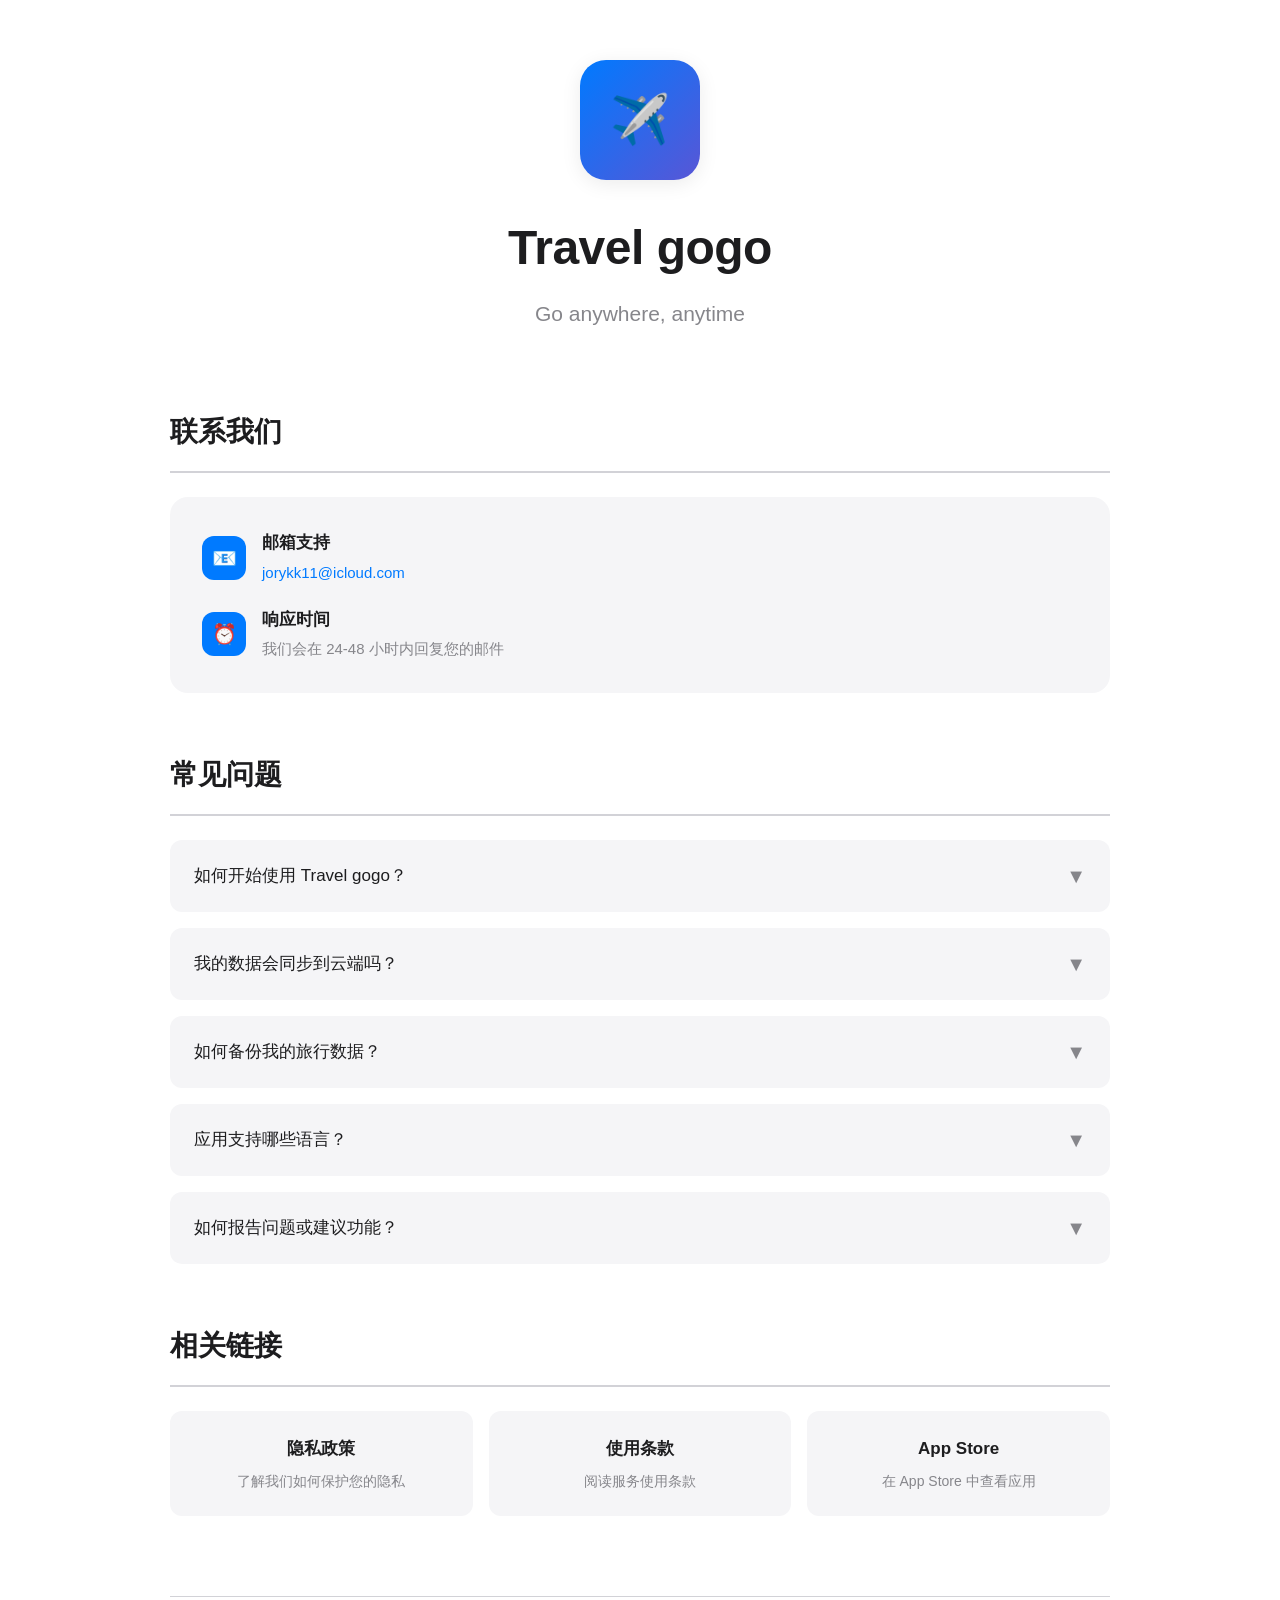
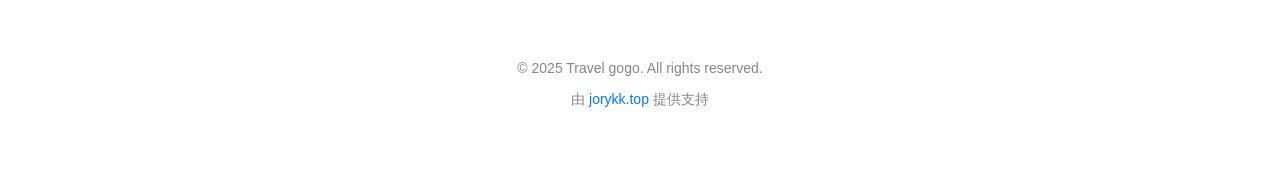
==== index.html @ a118a744 "Add files via upload" ====
<!DOCTYPE html>
<html lang="zh-CN">
<head>
    <meta charset="UTF-8">
    <meta http-equiv="refresh" content="0; url=support.html">
    <meta name="viewport" content="width=device-width, initial-scale=1.0">
    <title>Travel gogo - 支持与帮助</title>
    <script>
        // 立即跳转到支持页面
        window.location.href = "support.html";
    </script>
</head>
<body>
    <p>正在跳转到支持页面... <a href="support.html">点击这里</a></p>
</body>
</html>
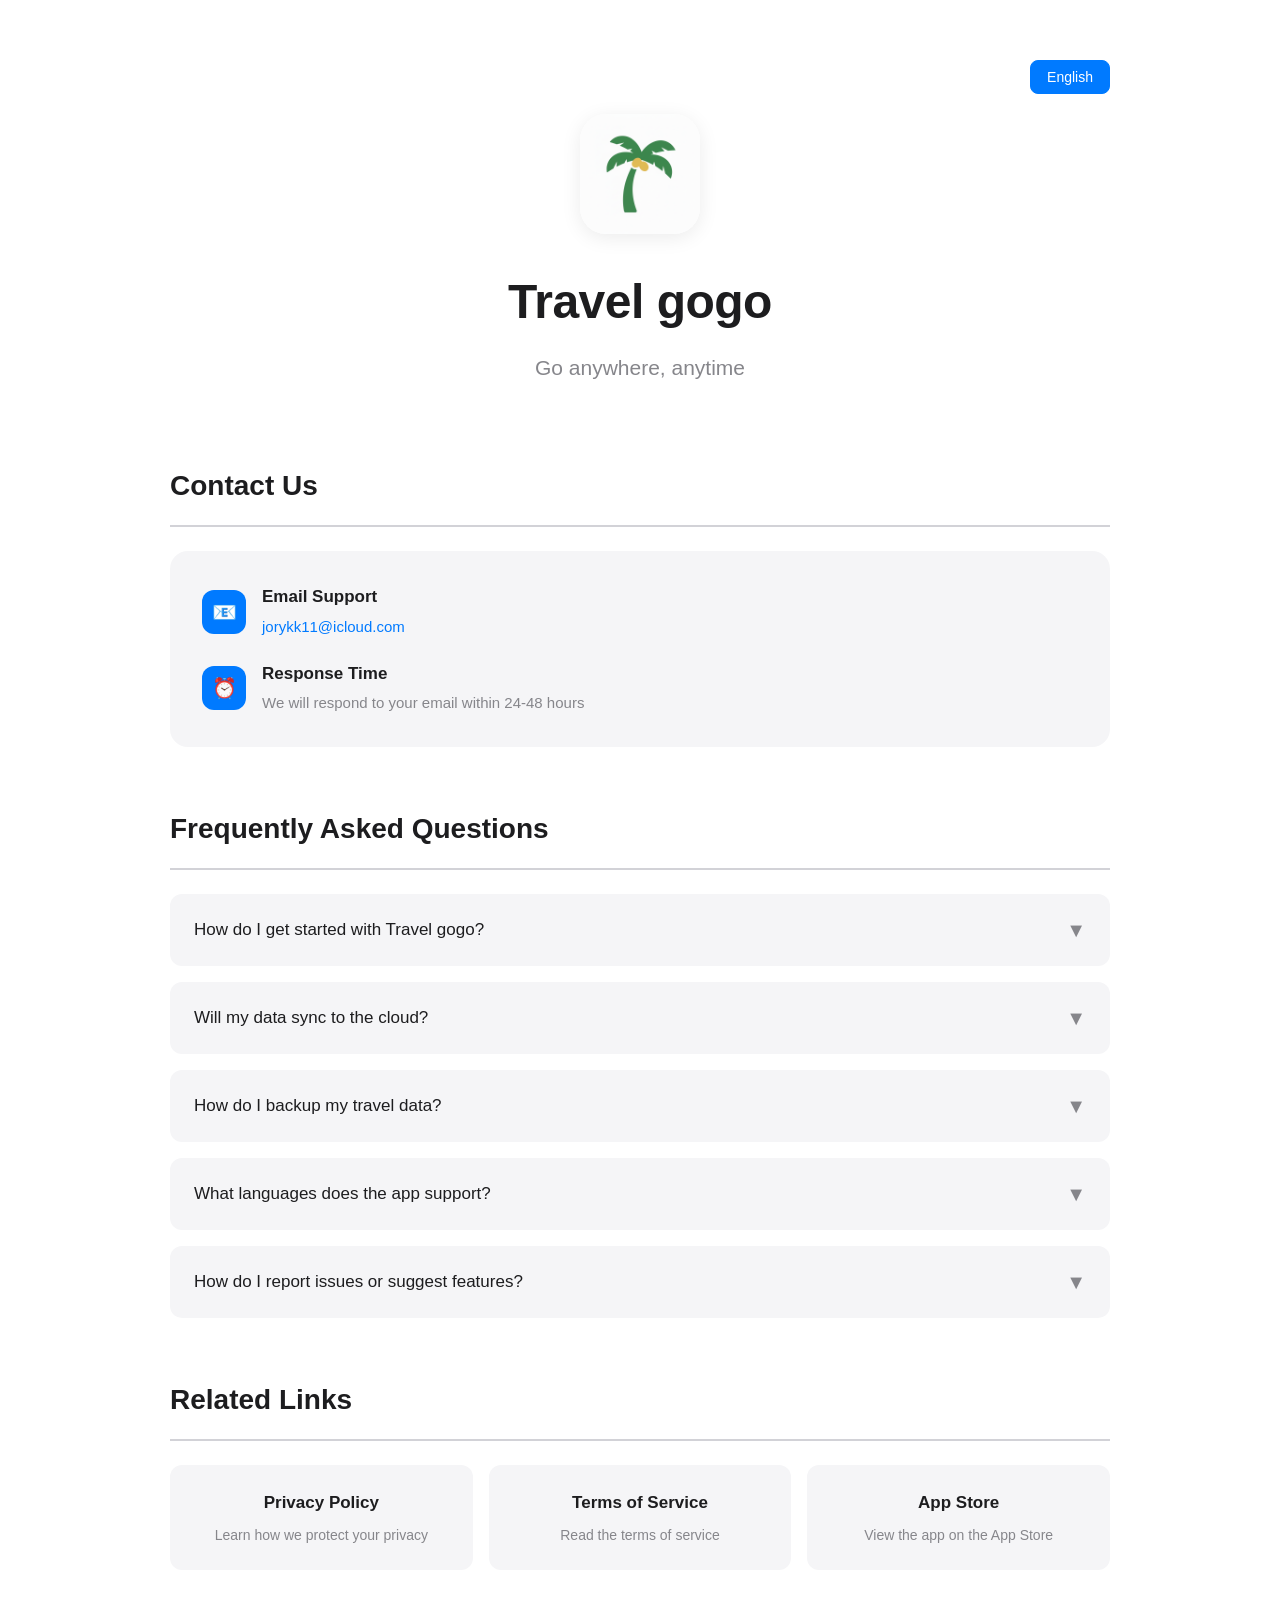
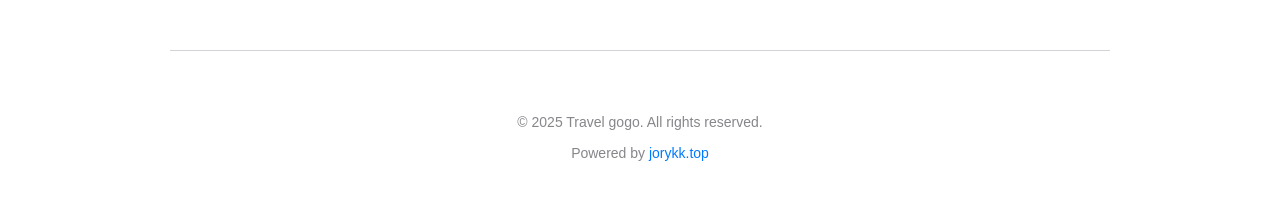
==== commit 4ab28dc5: "Add files via upload" ====
--- a/index.html
+++ b/index.html
@@ -1,17 +1,30 @@
 <!DOCTYPE html>
-<html lang="zh-CN">
+<html lang="en">
 <head>
     <meta charset="UTF-8">
     <meta http-equiv="refresh" content="0; url=support.html">
     <meta name="viewport" content="width=device-width, initial-scale=1.0">
-    <title>Travel gogo - 支持与帮助</title>
+    <title>Travel gogo - Support & Help</title>
     <script>
+        // 检测语言并跳转到支持页面
+        function detectLanguage() {
+            const browserLang = navigator.language || navigator.userLanguage;
+            if (browserLang.startsWith('zh')) {
+                return 'zh';
+            }
+            return 'en';
+        }
+        
+        // 保存语言偏好
+        const lang = detectLanguage();
+        localStorage.setItem('preferredLang', lang);
+        
         // 立即跳转到支持页面
         window.location.href = "support.html";
     </script>
 </head>
 <body>
-    <p>正在跳转到支持页面... <a href="support.html">点击这里</a></p>
+    <p>Redirecting to support page... <a href="support.html">Click here</a></p>
 </body>
 </html>
 
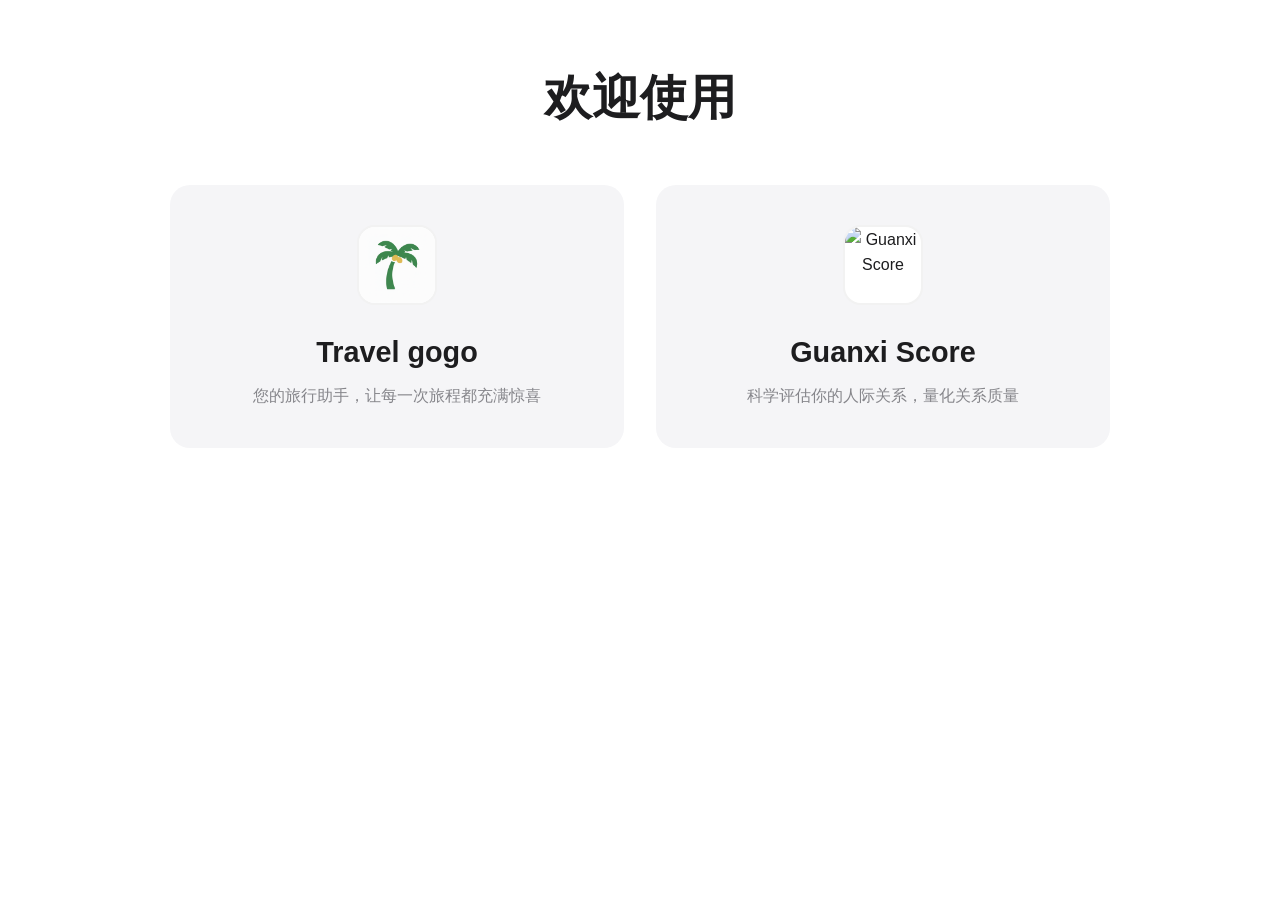
==== commit 3cd0a973: "Add files via upload" ====
--- a/index.html
+++ b/index.html
@@ -1,31 +1,146 @@
 <!DOCTYPE html>
-<html lang="en">
+<html lang="zh-CN">
 <head>
     <meta charset="UTF-8">
-    <meta http-equiv="refresh" content="0; url=support.html">
     <meta name="viewport" content="width=device-width, initial-scale=1.0">
-    <title>Travel gogo - Support & Help</title>
-    <script>
-        // 检测语言并跳转到支持页面
-        function detectLanguage() {
-            const browserLang = navigator.language || navigator.userLanguage;
-            if (browserLang.startsWith('zh')) {
-                return 'zh';
+    <meta name="description" content="应用中心 - Travel gogo & Guanxi Score">
+    <title>应用中心</title>
+    <style>
+        * {
+            margin: 0;
+            padding: 0;
+            box-sizing: border-box;
+        }
+
+        :root {
+            --text-primary: #1D1D1F;
+            --text-secondary: #86868B;
+            --bg-color: #FFFFFF;
+            --bg-secondary: #F5F5F7;
+            --border-color: #D2D2D7;
+        }
+
+        @media (prefers-color-scheme: dark) {
+            :root {
+                --text-primary: #F5F5F7;
+                --text-secondary: #86868B;
+                --bg-color: #1D1D1F;
+                --bg-secondary: #2C2C2E;
+                --border-color: #38383A;
             }
-            return 'en';
         }
-        
-        // 保存语言偏好
-        const lang = detectLanguage();
-        localStorage.setItem('preferredLang', lang);
-        
-        // 立即跳转到支持页面
-        window.location.href = "support.html";
-    </script>
+
+        body {
+            font-family: -apple-system, BlinkMacSystemFont, "Segoe UI", Roboto, "Helvetica Neue", Arial, sans-serif;
+            line-height: 1.6;
+            color: var(--text-primary);
+            background-color: var(--bg-color);
+        }
+
+        .container {
+            max-width: 980px;
+            margin: 0 auto;
+            padding: 60px 20px;
+            text-align: center;
+        }
+
+        h1 {
+            font-size: 48px;
+            font-weight: 600;
+            margin-bottom: 3rem;
+        }
+
+        .apps-grid {
+            display: grid;
+            grid-template-columns: repeat(auto-fit, minmax(300px, 1fr));
+            gap: 2rem;
+            margin-top: 2rem;
+        }
+
+        .app-card {
+            background: var(--bg-secondary);
+            border-radius: 20px;
+            padding: 2.5rem;
+            text-decoration: none;
+            color: inherit;
+            display: block;
+            transition: transform 0.3s ease, box-shadow 0.3s ease;
+        }
+
+        .app-card:hover {
+            transform: translateY(-10px);
+            box-shadow: 0 10px 40px rgba(0, 0, 0, 0.1);
+        }
+
+        .app-icon {
+            width: 80px;
+            height: 80px;
+            border-radius: 18px;
+            margin: 0 auto 1.5rem;
+            display: flex;
+            align-items: center;
+            justify-content: center;
+            background: white;
+            overflow: hidden;
+            border: 2px solid rgba(0, 0, 0, 0.05);
+        }
+
+        .app-icon img {
+            width: 100%;
+            height: 100%;
+            object-fit: contain;
+        }
+
+        .app-name {
+            font-size: 1.8rem;
+            font-weight: bold;
+            margin-bottom: 0.5rem;
+            color: var(--text-primary);
+        }
+
+        .app-description {
+            color: var(--text-secondary);
+            font-size: 1rem;
+            line-height: 1.6;
+        }
+
+        @media (max-width: 768px) {
+            h1 {
+                font-size: 2rem;
+                margin-bottom: 2rem;
+            }
+
+            .apps-grid {
+                grid-template-columns: 1fr;
+                gap: 1.5rem;
+            }
+
+            .app-card {
+                padding: 2rem;
+            }
+        }
+    </style>
 </head>
 <body>
-    <p>Redirecting to support page... <a href="support.html">Click here</a></p>
+    <div class="container">
+        <h1>欢迎使用</h1>
+        <div class="apps-grid">
+            <a href="../../../Travelgogo/Travel gogo/support.html" class="app-card travelgogo">
+                <div class="app-icon">
+                    <img src="app-logo.png" alt="Travel gogo">
+                </div>
+                <div class="app-name">Travel gogo</div>
+                <div class="app-description">您的旅行助手，让每一次旅程都充满惊喜</div>
+            </a>
+
+            <a href="guanxi/support.html" class="app-card guanxi">
+                <div class="app-icon">
+                    <img src="guanxi/app-logo.png" alt="Guanxi Score">
+                </div>
+                <div class="app-name">Guanxi Score</div>
+                <div class="app-description">科学评估你的人际关系，量化关系质量</div>
+            </a>
+        </div>
+    </div>
 </body>
 </html>
-
-
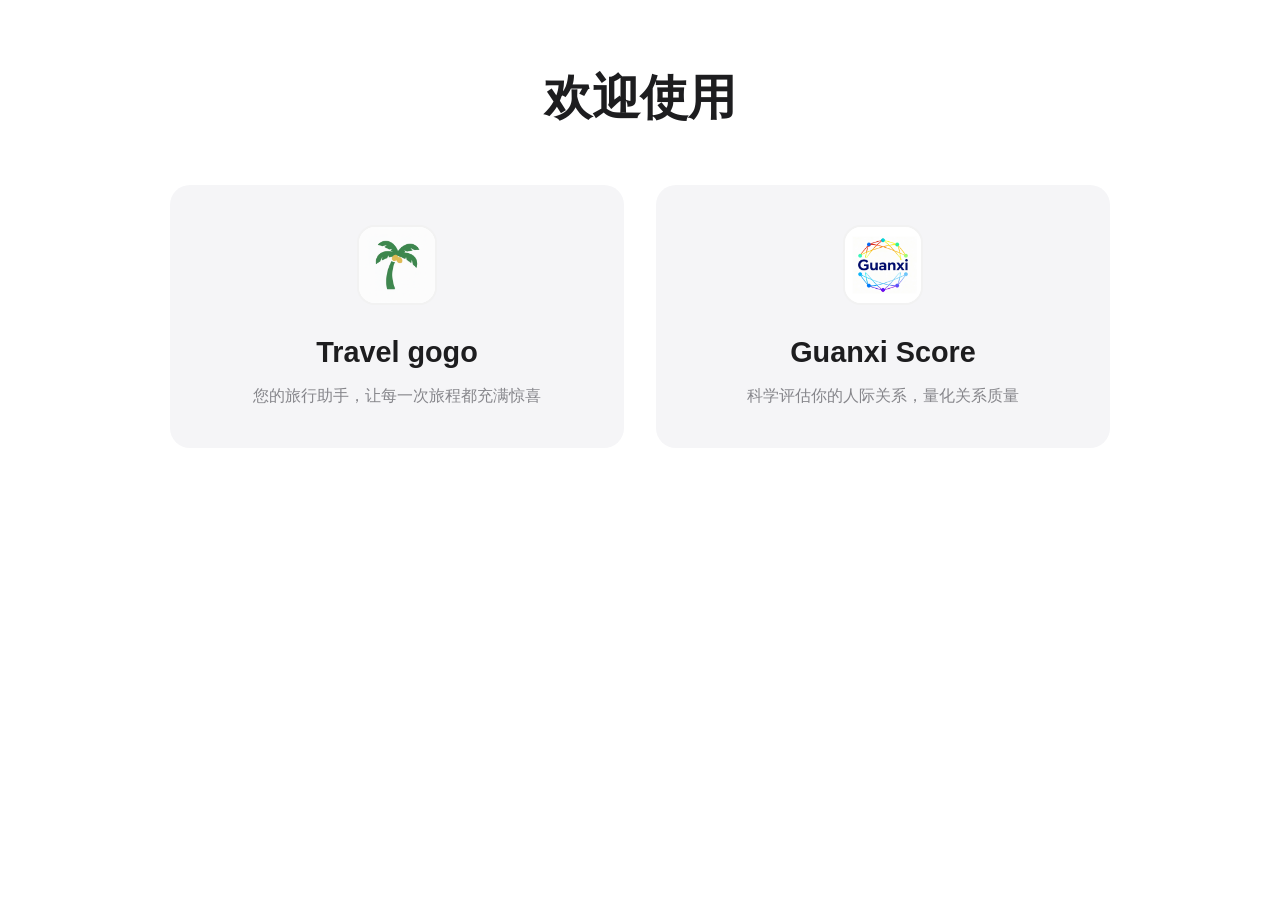
==== commit e61ea800: "Add files via upload" ====
--- a/index.html
+++ b/index.html
@@ -125,17 +125,17 @@
     <div class="container">
         <h1>欢迎使用</h1>
         <div class="apps-grid">
-            <a href="../../../Travelgogo/Travel gogo/support.html" class="app-card travelgogo">
+            <a href="Travel gogo support.html" class="app-card travelgogo">
                 <div class="app-icon">
-                    <img src="app-logo.png" alt="Travel gogo">
+                    <img src="Travela gogo app-logo.png" alt="Travel gogo">
                 </div>
                 <div class="app-name">Travel gogo</div>
                 <div class="app-description">您的旅行助手，让每一次旅程都充满惊喜</div>
             </a>
 
-            <a href="guanxi/support.html" class="app-card guanxi">
+            <a href="Guanxi support.html" class="app-card guanxi">
                 <div class="app-icon">
-                    <img src="guanxi/app-logo.png" alt="Guanxi Score">
+                    <img src="Guanxi app-logo.png" alt="Guanxi Score">
                 </div>
                 <div class="app-name">Guanxi Score</div>
                 <div class="app-description">科学评估你的人际关系，量化关系质量</div>
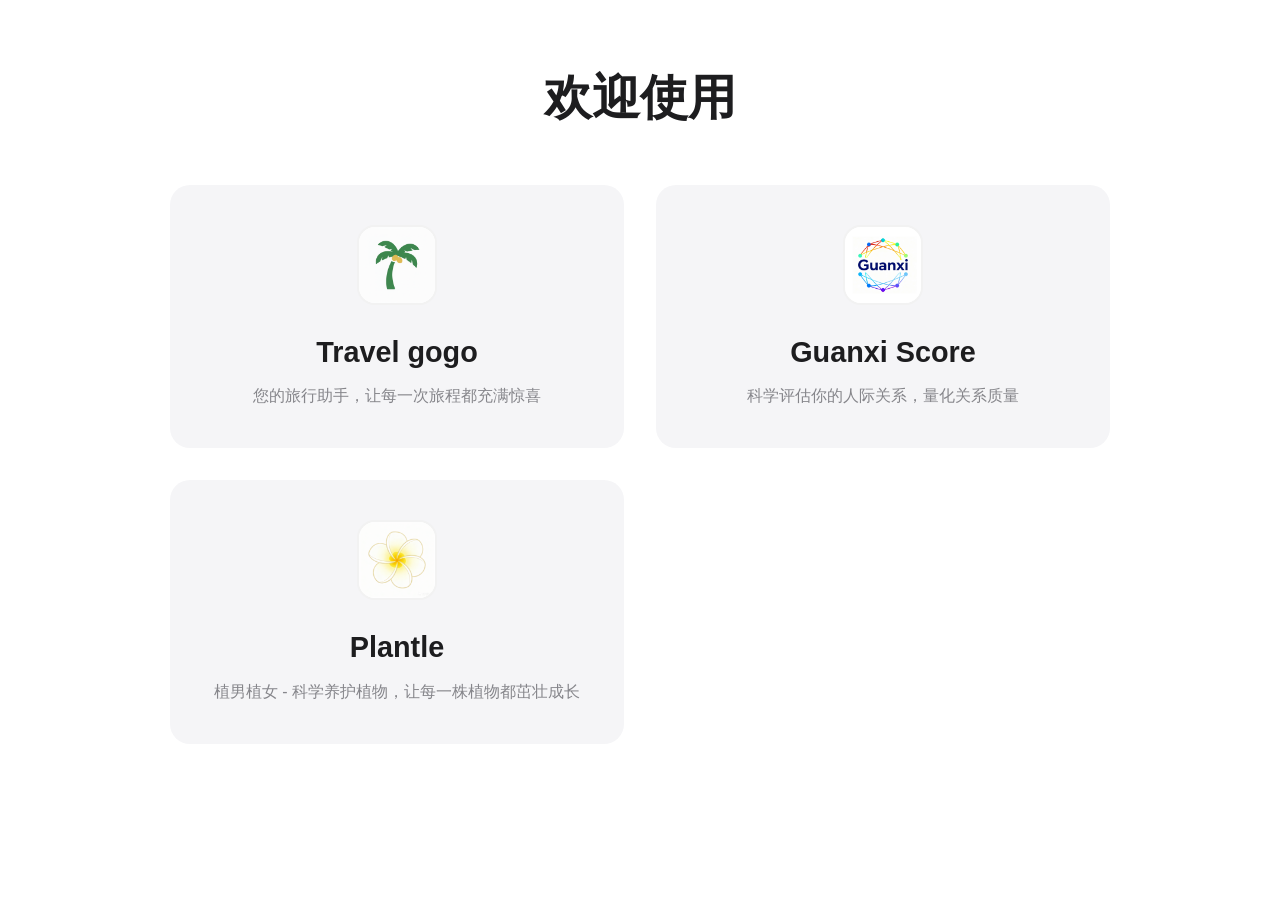
==== commit 94c18ccd: "Add files via upload" ====
--- a/index.html
+++ b/index.html
@@ -3,7 +3,7 @@
 <head>
     <meta charset="UTF-8">
     <meta name="viewport" content="width=device-width, initial-scale=1.0">
-    <meta name="description" content="应用中心 - Travel gogo & Guanxi Score">
+    <meta name="description" content="应用中心 - Travel gogo, Guanxi Score & Plantle">
     <title>应用中心</title>
     <style>
         * {
@@ -140,6 +140,14 @@
                 <div class="app-name">Guanxi Score</div>
                 <div class="app-description">科学评估你的人际关系，量化关系质量</div>
             </a>
+
+            <a href="Plantle support.html" class="app-card plantle">
+                <div class="app-icon">
+                    <img src="Plantle app-logo.png" alt="Plantle">
+                </div>
+                <div class="app-name">Plantle</div>
+                <div class="app-description">植男植女 - 科学养护植物，让每一株植物都茁壮成长</div>
+            </a>
         </div>
     </div>
 </body>
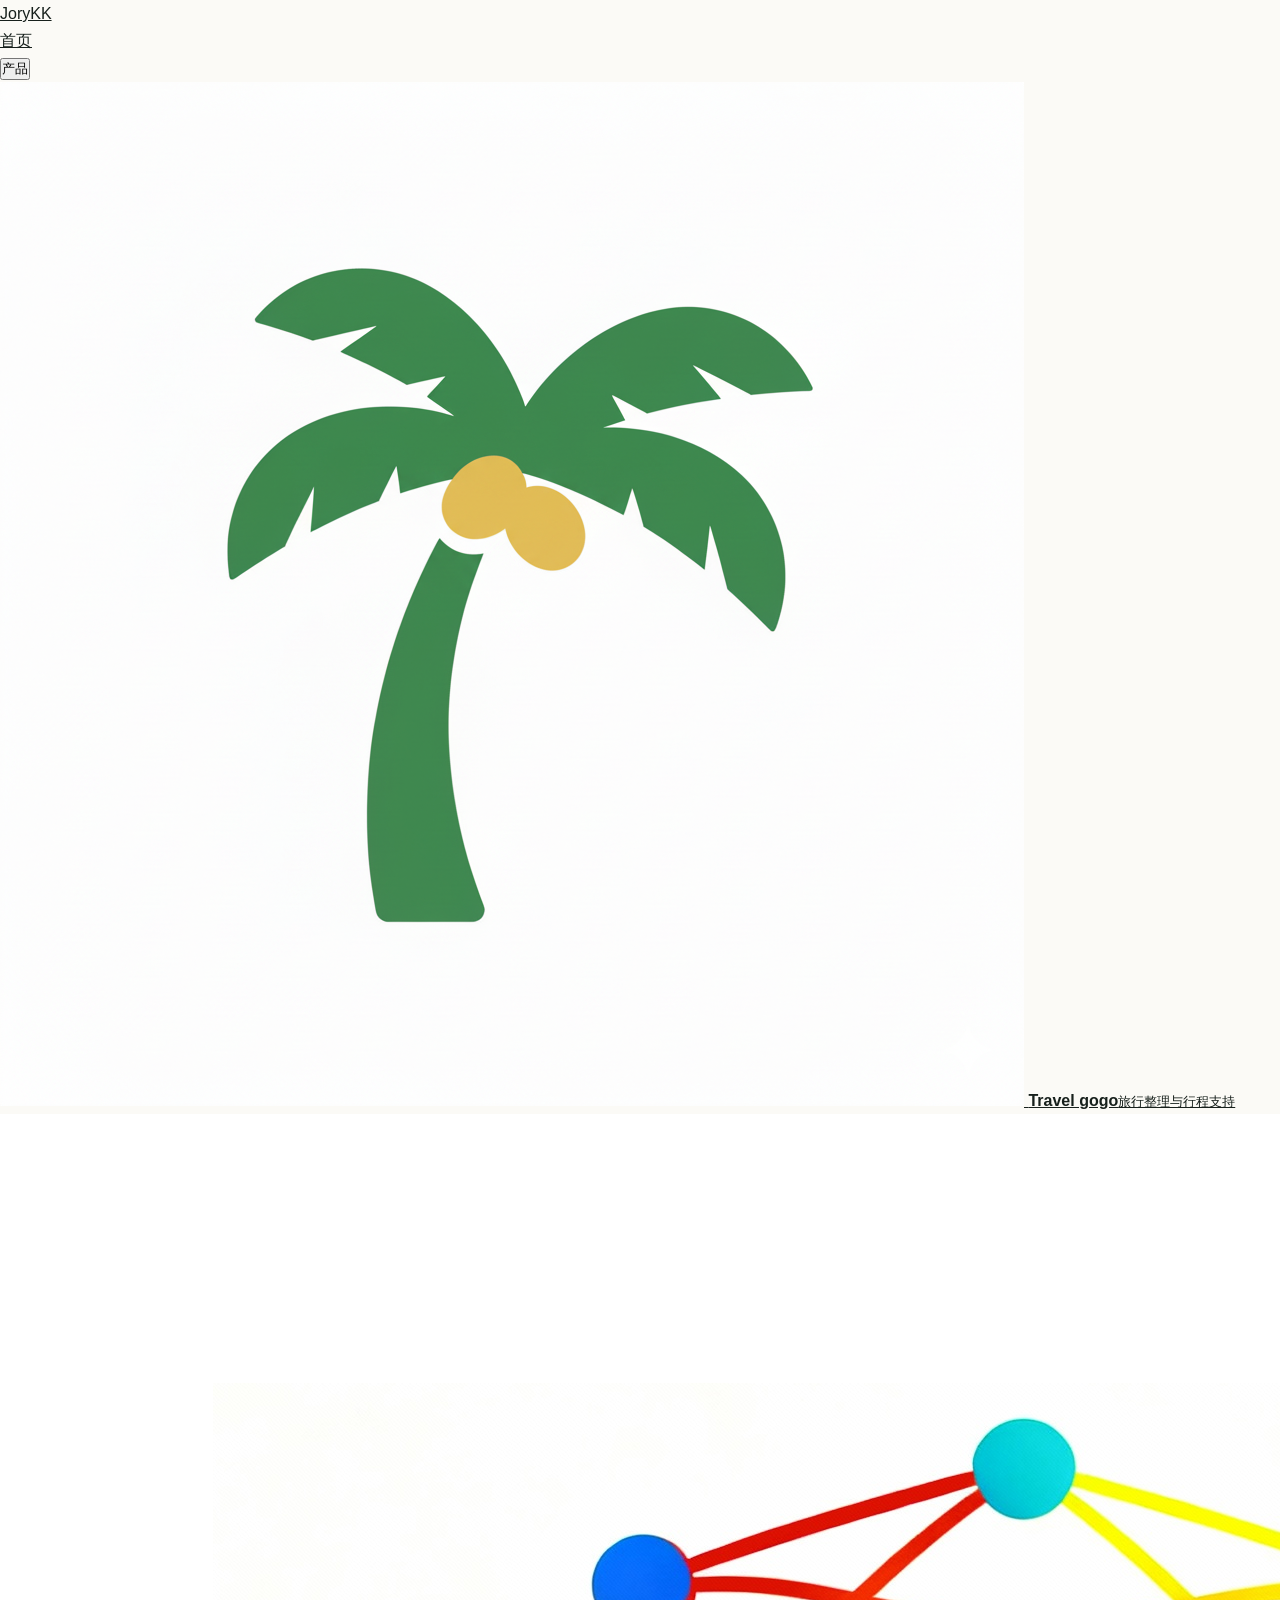
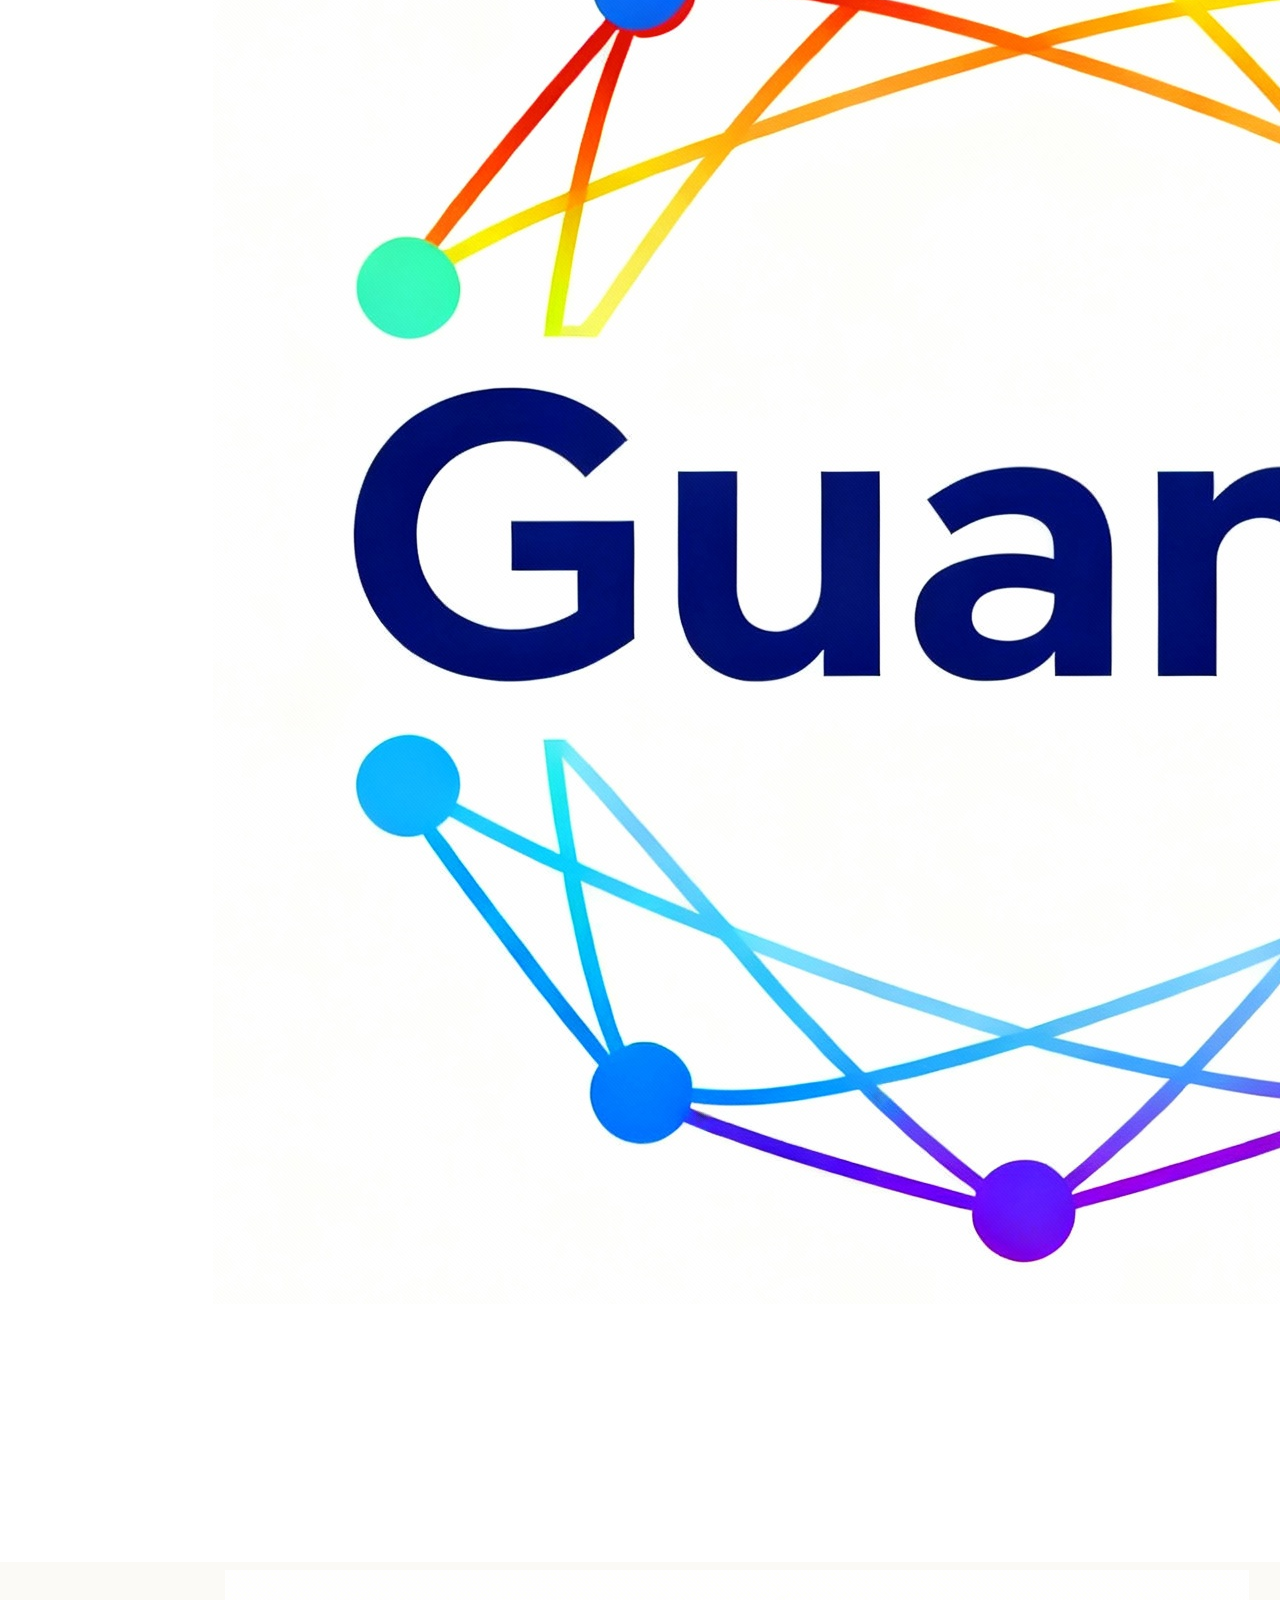
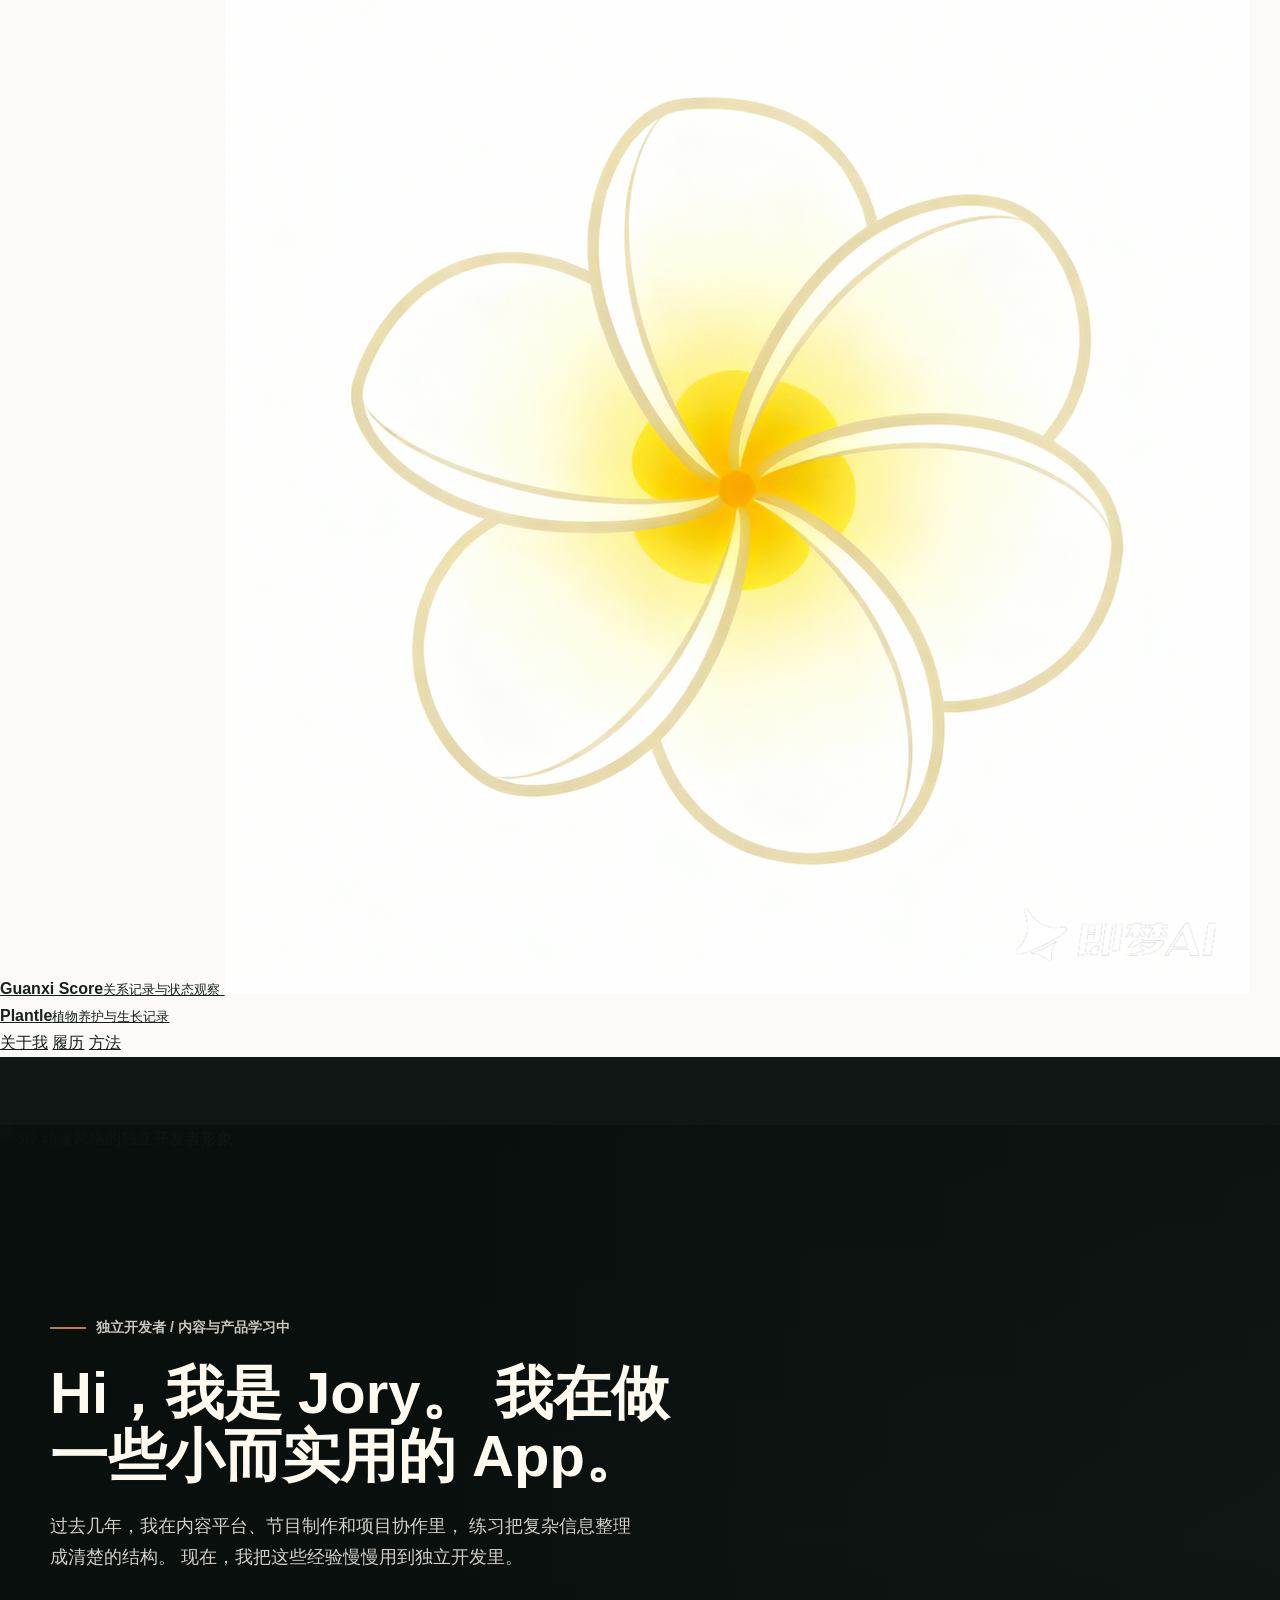
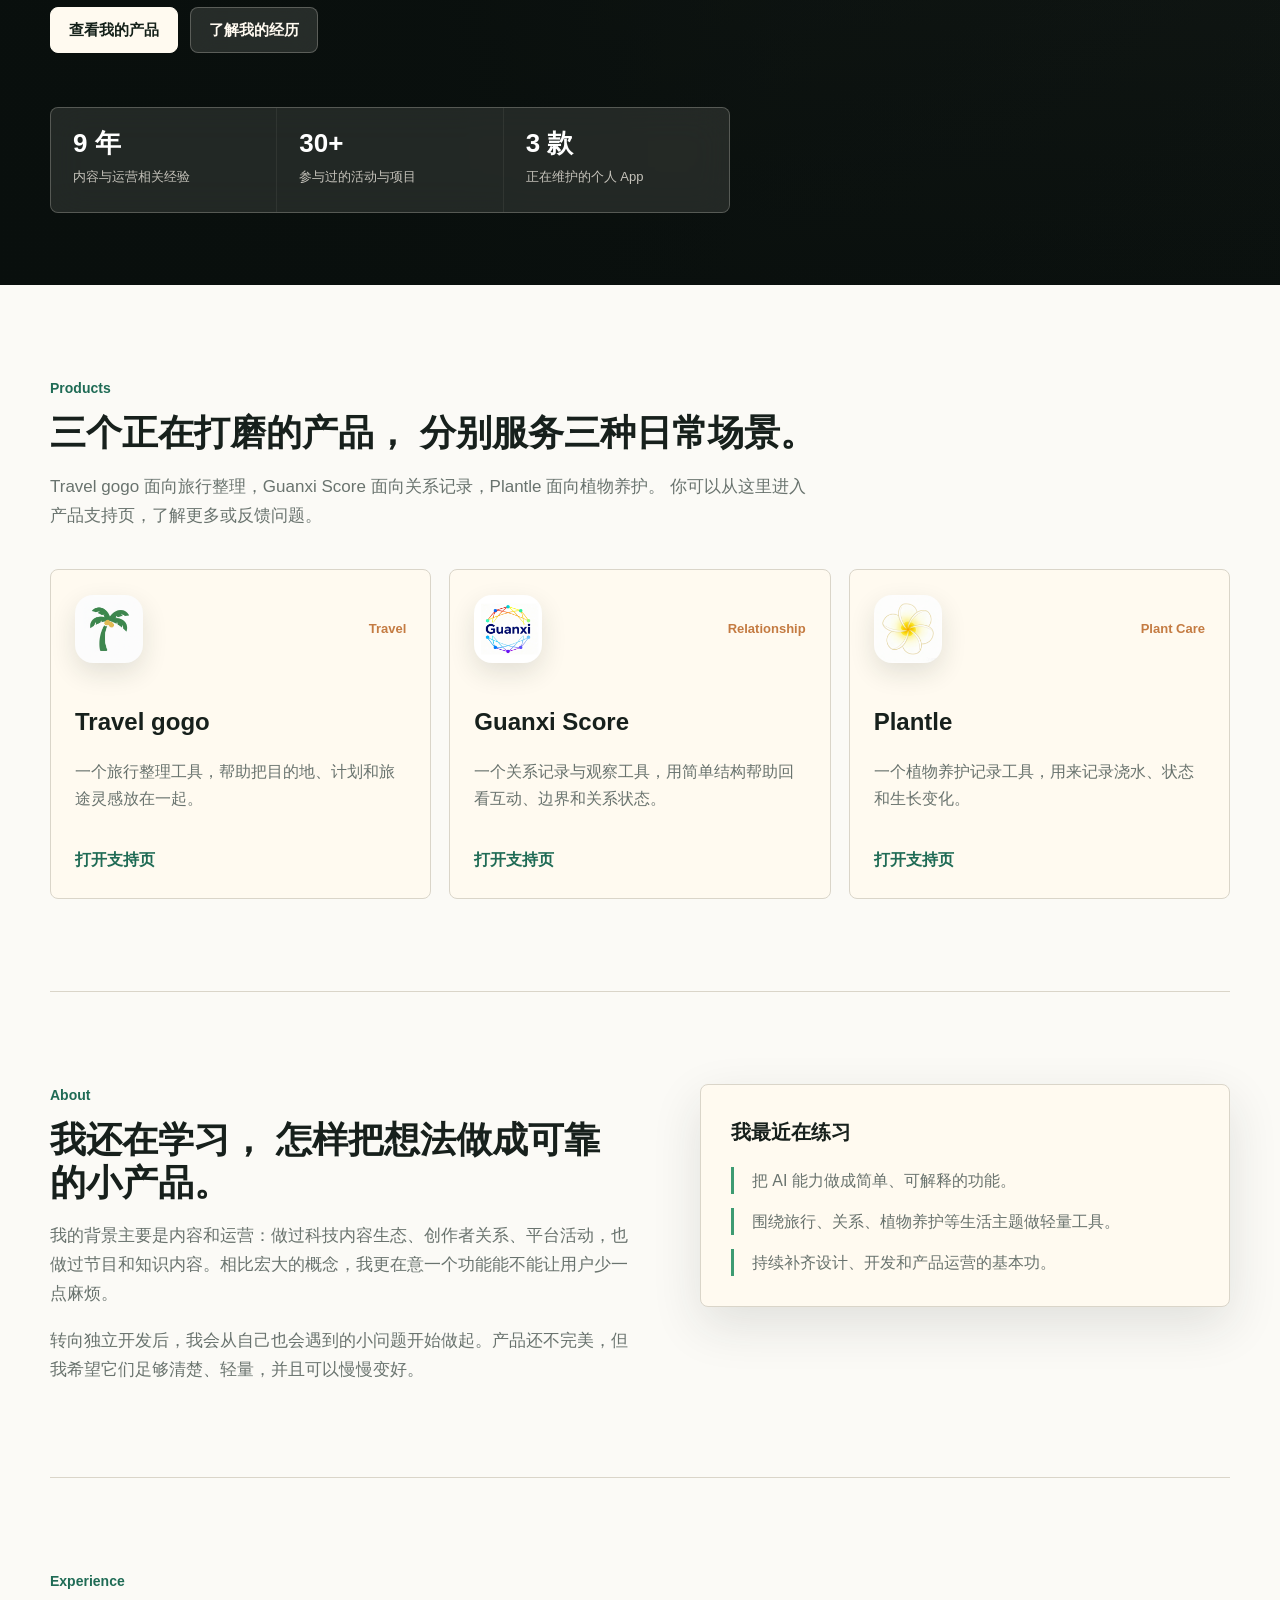
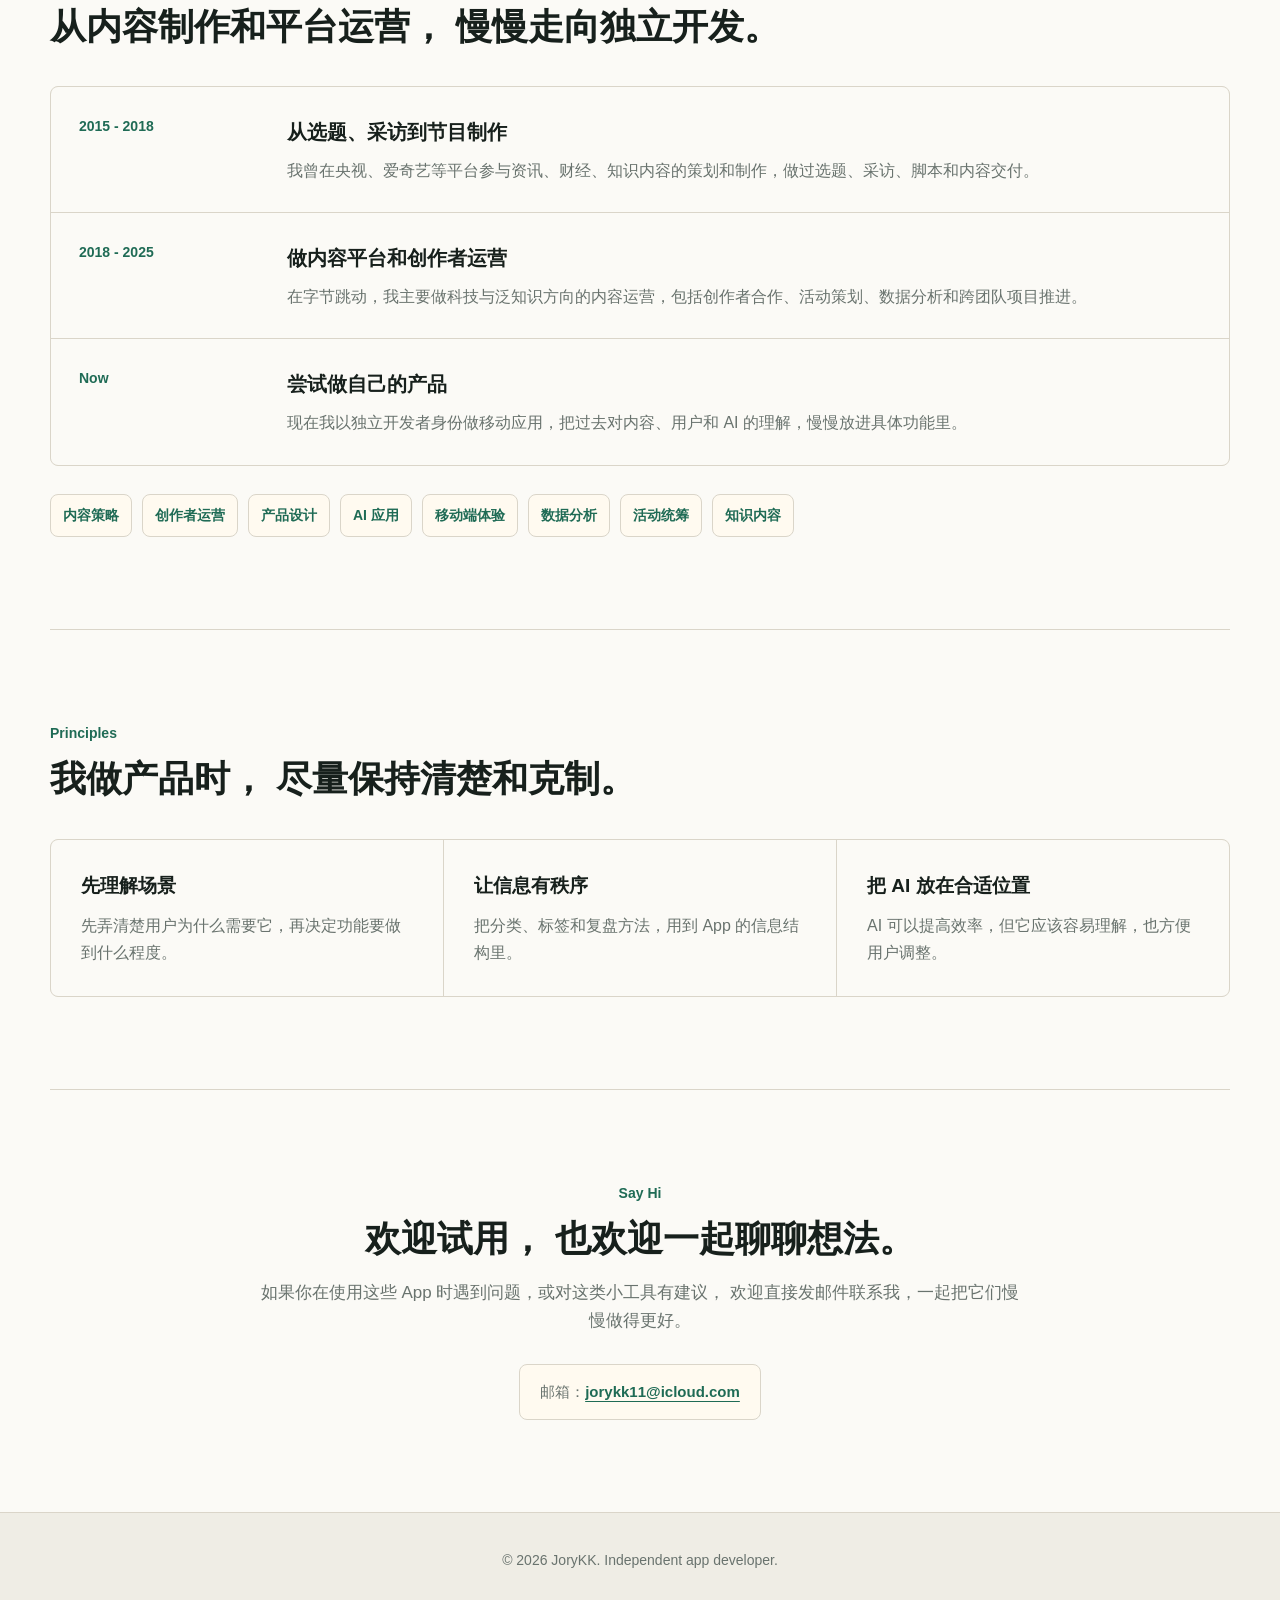
==== commit 59743b91: "Add files via upload" ====
--- a/index.html
+++ b/index.html
@@ -3,8 +3,8 @@
 <head>
     <meta charset="UTF-8">
     <meta name="viewport" content="width=device-width, initial-scale=1.0">
-    <meta name="description" content="应用中心 - Travel gogo, Guanxi Score & Plantle">
-    <title>应用中心</title>
+    <meta name="description" content="JoryKK - 独立开发者个人介绍与作品集，包含 Travel gogo、Guanxi Score 和 Plantle。">
+    <title>JoryKK - 独立开发者</title>
     <style>
         * {
             margin: 0;
@@ -13,142 +13,861 @@
         }
 
         :root {
-            --text-primary: #1D1D1F;
-            --text-secondary: #86868B;
-            --bg-color: #FFFFFF;
-            --bg-secondary: #F5F5F7;
-            --border-color: #D2D2D7;
+            --ink: #17201c;
+            --muted: #69736e;
+            --paper: #fbfaf6;
+            --soft: #efede5;
+            --line: #dad5c9;
+            --forest: #1f6b55;
+            --leaf: #3d9b72;
+            --amber: #c47b42;
+            --cream: #fffaf0;
+            --shadow: 0 18px 50px rgba(33, 45, 39, 0.12);
         }
 
         @media (prefers-color-scheme: dark) {
             :root {
-                --text-primary: #F5F5F7;
-                --text-secondary: #86868B;
-                --bg-color: #1D1D1F;
-                --bg-secondary: #2C2C2E;
-                --border-color: #38383A;
-            }
+                --ink: #f5f1e8;
+                --muted: #b7b0a4;
+                --paper: #151816;
+                --soft: #20251f;
+                --line: #3a403a;
+                --forest: #77c9a3;
+                --leaf: #95d8b6;
+                --amber: #e2a66f;
+                --cream: #1c211d;
+                --shadow: 0 18px 50px rgba(0, 0, 0, 0.28);
+            }
+        }
+
+        html {
+            scroll-behavior: smooth;
         }
 
         body {
+            min-width: 320px;
+            color: var(--ink);
+            background: var(--paper);
             font-family: -apple-system, BlinkMacSystemFont, "Segoe UI", Roboto, "Helvetica Neue", Arial, sans-serif;
-            line-height: 1.6;
-            color: var(--text-primary);
-            background-color: var(--bg-color);
-        }
-
-        .container {
-            max-width: 980px;
-            margin: 0 auto;
-            padding: 60px 20px;
-            text-align: center;
-        }
-
-        h1 {
-            font-size: 48px;
-            font-weight: 600;
-            margin-bottom: 3rem;
-        }
-
-        .apps-grid {
-            display: grid;
-            grid-template-columns: repeat(auto-fit, minmax(300px, 1fr));
-            gap: 2rem;
-            margin-top: 2rem;
-        }
-
-        .app-card {
-            background: var(--bg-secondary);
-            border-radius: 20px;
-            padding: 2.5rem;
-            text-decoration: none;
+            line-height: 1.7;
+            overflow-x: hidden;
+        }
+
+        a {
             color: inherit;
-            display: block;
-            transition: transform 0.3s ease, box-shadow 0.3s ease;
-        }
-
-        .app-card:hover {
-            transform: translateY(-10px);
-            box-shadow: 0 10px 40px rgba(0, 0, 0, 0.1);
-        }
-
-        .app-icon {
-            width: 80px;
-            height: 80px;
-            border-radius: 18px;
-            margin: 0 auto 1.5rem;
+        }
+
+        .site-nav {
+            position: fixed;
+            top: 0;
+            left: 0;
+            right: 0;
+            z-index: 20;
             display: flex;
             align-items: center;
+            justify-content: space-between;
+            gap: 24px;
+            padding: 18px 32px;
+            color: #fffaf0;
+            background: linear-gradient(180deg, rgba(10, 14, 13, 0.72), rgba(10, 14, 13, 0));
+        }
+
+        .brand {
+            font-size: 15px;
+            font-weight: 700;
+            text-decoration: none;
+            letter-spacing: 0;
+        }
+
+        .nav-links {
+            display: flex;
+            gap: 22px;
+            list-style: none;
+        }
+
+        .nav-links a {
+            color: rgba(255, 250, 240, 0.86);
+            font-size: 14px;
+            text-decoration: none;
+            transition: color 0.2s ease;
+        }
+
+        .nav-links a:hover,
+        .nav-links a:focus-visible {
+            color: #ffffff;
+        }
+
+        .hero {
+            position: relative;
+            --hero-nav-safe-area: 68px;
+            min-height: 92dvh;
+            display: grid;
+            align-items: end;
+            overflow: hidden;
+            color: #fffaf0;
+            background: #111714;
+        }
+
+        .hero-image {
+            position: absolute;
+            inset: 0;
+            top: var(--hero-nav-safe-area);
+            bottom: auto;
+            width: 100%;
+            height: calc(100% - var(--hero-nav-safe-area));
+            object-fit: cover;
+            object-position: center top;
+            filter: saturate(0.96) contrast(1.02);
+        }
+
+        .hero::before {
+            content: "";
+            position: absolute;
+            inset: 0;
+            top: var(--hero-nav-safe-area);
+            background:
+                linear-gradient(90deg, rgba(9, 15, 13, 0.98) 0%, rgba(9, 15, 13, 0.92) 34%, rgba(9, 15, 13, 0.42) 62%, rgba(9, 15, 13, 0.12) 100%),
+                linear-gradient(0deg, rgba(9, 15, 13, 0.76) 0%, rgba(9, 15, 13, 0.08) 45%, rgba(9, 15, 13, 0.42) 100%);
+            z-index: 1;
+        }
+
+        .hero-content {
+            position: relative;
+            z-index: 2;
+            width: min(1180px, calc(100% - 48px));
+            margin: 0 auto;
+            padding: 140px 0 72px;
+        }
+
+        .eyebrow {
+            display: inline-flex;
+            align-items: center;
+            gap: 10px;
+            margin-bottom: 22px;
+            color: rgba(255, 250, 240, 0.78);
+            font-size: 14px;
+            font-weight: 700;
+        }
+
+        .eyebrow::before {
+            content: "";
+            width: 36px;
+            height: 2px;
+            background: var(--amber);
+        }
+
+        h1 {
+            max-width: 620px;
+            font-size: 58px;
+            line-height: 1.08;
+            font-weight: 780;
+            letter-spacing: 0;
+            overflow-wrap: anywhere;
+        }
+
+        .hero-copy {
+            max-width: 590px;
+            margin-top: 24px;
+            color: rgba(255, 250, 240, 0.82);
+            font-size: 18px;
+        }
+
+        .hero-actions {
+            display: flex;
+            flex-wrap: wrap;
+            gap: 12px;
+            margin-top: 34px;
+        }
+
+        .button {
+            display: inline-flex;
+            align-items: center;
             justify-content: center;
-            background: white;
+            min-height: 46px;
+            padding: 0 18px;
+            border: 1px solid rgba(255, 250, 240, 0.24);
+            border-radius: 8px;
+            color: #fffaf0;
+            background: rgba(255, 250, 240, 0.12);
+            text-decoration: none;
+            font-size: 15px;
+            font-weight: 700;
+            backdrop-filter: blur(14px);
+            transition: transform 0.2s ease, background 0.2s ease, border-color 0.2s ease;
+        }
+
+        .button:hover,
+        .button:focus-visible {
+            transform: translateY(-2px);
+            background: rgba(255, 250, 240, 0.2);
+            border-color: rgba(255, 250, 240, 0.44);
+        }
+
+        .button.primary {
+            color: #142019;
+            background: #fffaf0;
+            border-color: #fffaf0;
+        }
+
+        .hero-metrics {
+            display: grid;
+            grid-template-columns: repeat(3, minmax(0, 1fr));
+            gap: 1px;
+            width: min(680px, 100%);
+            margin-top: 54px;
+            border: 1px solid rgba(255, 250, 240, 0.18);
+            border-radius: 8px;
             overflow: hidden;
-            border: 2px solid rgba(0, 0, 0, 0.05);
-        }
-
-        .app-icon img {
-            width: 100%;
-            height: 100%;
-            object-fit: contain;
-        }
-
-        .app-name {
-            font-size: 1.8rem;
-            font-weight: bold;
-            margin-bottom: 0.5rem;
-            color: var(--text-primary);
-        }
-
-        .app-description {
-            color: var(--text-secondary);
-            font-size: 1rem;
-            line-height: 1.6;
-        }
-
-        @media (max-width: 768px) {
+            background: rgba(255, 250, 240, 0.16);
+            backdrop-filter: blur(18px);
+        }
+
+        .metric {
+            min-height: 104px;
+            padding: 22px;
+            background: rgba(9, 15, 13, 0.34);
+        }
+
+        .metric strong {
+            display: block;
+            color: #ffffff;
+            font-size: 26px;
+            line-height: 1;
+        }
+
+        .metric span {
+            display: block;
+            margin-top: 10px;
+            color: rgba(255, 250, 240, 0.74);
+            font-size: 13px;
+        }
+
+        main {
+            background: var(--paper);
+        }
+
+        .section {
+            width: min(1180px, calc(100% - 48px));
+            margin: 0 auto;
+            padding: 92px 0;
+        }
+
+        .section + .section {
+            border-top: 1px solid var(--line);
+        }
+
+        .section-kicker {
+            margin-bottom: 12px;
+            color: var(--forest);
+            font-size: 14px;
+            font-weight: 800;
+        }
+
+        .section-title {
+            max-width: 780px;
+            font-size: 36px;
+            line-height: 1.18;
+            font-weight: 760;
+            letter-spacing: 0;
+        }
+
+        .section-lead {
+            max-width: 760px;
+            margin-top: 18px;
+            color: var(--muted);
+            font-size: 17px;
+        }
+
+        .profile-layout {
+            display: grid;
+            grid-template-columns: minmax(0, 1.05fr) minmax(320px, 0.95fr);
+            gap: 64px;
+            align-items: start;
+        }
+
+        .profile-text p {
+            margin-top: 18px;
+            color: var(--muted);
+            font-size: 17px;
+        }
+
+        .focus-panel {
+            padding: 30px;
+            border: 1px solid var(--line);
+            border-radius: 8px;
+            background: var(--cream);
+            box-shadow: var(--shadow);
+        }
+
+        .focus-panel h3 {
+            margin-bottom: 18px;
+            font-size: 20px;
+            letter-spacing: 0;
+        }
+
+        .focus-list {
+            display: grid;
+            gap: 14px;
+            list-style: none;
+        }
+
+        .focus-list li {
+            padding-left: 18px;
+            border-left: 3px solid var(--leaf);
+            color: var(--muted);
+        }
+
+        .timeline {
+            display: grid;
+            gap: 1px;
+            margin-top: 38px;
+            border: 1px solid var(--line);
+            border-radius: 8px;
+            overflow: hidden;
+            background: var(--line);
+        }
+
+        .timeline-row {
+            display: grid;
+            grid-template-columns: 180px 1fr;
+            gap: 28px;
+            padding: 28px;
+            background: var(--paper);
+        }
+
+        .timeline-year {
+            color: var(--forest);
+            font-size: 14px;
+            font-weight: 800;
+        }
+
+        .timeline-row h3 {
+            font-size: 20px;
+            letter-spacing: 0;
+        }
+
+        .timeline-row p {
+            margin-top: 8px;
+            color: var(--muted);
+        }
+
+        .capabilities {
+            display: flex;
+            flex-wrap: wrap;
+            gap: 10px;
+            margin-top: 28px;
+        }
+
+        .tag {
+            padding: 9px 12px;
+            border: 1px solid var(--line);
+            border-radius: 8px;
+            color: var(--forest);
+            background: var(--cream);
+            font-size: 14px;
+            font-weight: 700;
+        }
+
+        .product-grid {
+            display: grid;
+            grid-template-columns: repeat(3, minmax(0, 1fr));
+            gap: 18px;
+            margin-top: 38px;
+        }
+
+        .product-card {
+            display: grid;
+            min-height: 330px;
+            padding: 24px;
+            border: 1px solid var(--line);
+            border-radius: 8px;
+            color: inherit;
+            background: var(--cream);
+            text-decoration: none;
+            transition: transform 0.2s ease, box-shadow 0.2s ease, border-color 0.2s ease;
+        }
+
+        .product-card:hover,
+        .product-card:focus-visible {
+            transform: translateY(-5px);
+            border-color: color-mix(in srgb, var(--forest), var(--line) 46%);
+            box-shadow: var(--shadow);
+        }
+
+        .product-top {
+            display: flex;
+            align-items: center;
+            justify-content: space-between;
+            gap: 18px;
+        }
+
+        .product-icon {
+            width: 68px;
+            height: 68px;
+            border-radius: 18px;
+            object-fit: cover;
+            background: #ffffff;
+            box-shadow: 0 10px 26px rgba(28, 41, 35, 0.12);
+        }
+
+        .product-kind {
+            color: var(--amber);
+            font-size: 13px;
+            font-weight: 800;
+        }
+
+        .product-card h3 {
+            margin-top: 38px;
+            font-size: 24px;
+            letter-spacing: 0;
+        }
+
+        .product-card p {
+            margin-top: 12px;
+            color: var(--muted);
+        }
+
+        .product-link {
+            align-self: end;
+            margin-top: 28px;
+            color: var(--forest);
+            font-weight: 800;
+        }
+
+        .principles {
+            display: grid;
+            grid-template-columns: repeat(3, minmax(0, 1fr));
+            gap: 1px;
+            margin-top: 38px;
+            border: 1px solid var(--line);
+            border-radius: 8px;
+            overflow: hidden;
+            background: var(--line);
+        }
+
+        .principle {
+            padding: 30px;
+            background: var(--paper);
+        }
+
+        .principle h3 {
+            font-size: 19px;
+            letter-spacing: 0;
+        }
+
+        .principle p {
+            margin-top: 10px;
+            color: var(--muted);
+        }
+
+        .closing {
+            text-align: center;
+        }
+
+        .closing .section-title,
+        .closing .section-lead {
+            margin-left: auto;
+            margin-right: auto;
+        }
+
+        .closing-contact {
+            display: inline-flex;
+            align-items: center;
+            justify-content: center;
+            margin-top: 28px;
+            padding: 14px 20px;
+            border: 1px solid var(--line);
+            border-radius: 8px;
+            background: var(--cream);
+            color: var(--muted);
+            font-size: 15px;
+        }
+
+        .closing-email {
+            color: var(--forest);
+            font-weight: 800;
+            text-decoration-thickness: 1px;
+            text-underline-offset: 4px;
+        }
+
+        footer {
+            padding: 36px 24px 48px;
+            border-top: 1px solid var(--line);
+            color: var(--muted);
+            text-align: center;
+            background: var(--soft);
+            font-size: 14px;
+        }
+
+        @media (max-width: 940px) {
+            .site-nav {
+                padding: 16px 22px;
+            }
+
+            .nav-links {
+                gap: 14px;
+            }
+
             h1 {
-                font-size: 2rem;
-                margin-bottom: 2rem;
-            }
-
-            .apps-grid {
+                max-width: 520px;
+                font-size: 44px;
+            }
+
+            .hero-copy {
+                max-width: 500px;
+            }
+
+            .hero-metrics {
+                width: min(560px, 100%);
+            }
+
+            .hero-content {
+                width: min(calc(100% - 36px), 760px);
+            }
+
+            .profile-layout,
+            .product-grid,
+            .principles {
                 grid-template-columns: 1fr;
-                gap: 1.5rem;
-            }
-
-            .app-card {
-                padding: 2rem;
+            }
+
+            .timeline-row {
+                grid-template-columns: 1fr;
+                gap: 10px;
+            }
+        }
+
+        @media (max-width: 640px) {
+            .site-nav {
+                position: absolute;
+            }
+
+            .nav-links {
+                display: none;
+            }
+
+            .hero {
+                --hero-nav-safe-area: 62px;
+                min-height: auto;
+                display: block;
+                padding-top: calc(var(--hero-nav-safe-area) + clamp(300px, 48vh, 390px));
+            }
+
+            .hero-image {
+                top: var(--hero-nav-safe-area);
+                left: 0;
+                bottom: auto;
+                width: 100%;
+                height: clamp(300px, 48vh, 390px);
+                object-position: center top;
+            }
+
+            .hero::before {
+                top: var(--hero-nav-safe-area);
+                bottom: auto;
+                height: clamp(300px, 48vh, 390px);
+                background:
+                    linear-gradient(180deg, rgba(9, 15, 13, 0.18) 0%, rgba(9, 15, 13, 0.08) 44%, rgba(9, 15, 13, 0.98) 100%),
+                    linear-gradient(90deg, rgba(9, 15, 13, 0.34), rgba(9, 15, 13, 0.12));
+            }
+
+            .hero-content {
+                width: auto;
+                margin: 0 16px;
+                padding: 28px 0 36px;
+            }
+
+            .eyebrow {
+                margin-bottom: 18px;
+                font-size: 13px;
+            }
+
+            h1 {
+                font-size: 31px;
+                line-height: 1.15;
+            }
+
+            .hero-copy {
+                font-size: 16px;
+            }
+
+            h1,
+            .section-title,
+            .hero-copy,
+            .section-lead,
+            .profile-text p,
+            .focus-list li,
+            .timeline-row p,
+            .product-card p,
+            .principle p {
+                max-width: 100%;
+                overflow-wrap: anywhere;
+                word-break: break-all;
+                line-break: anywhere;
+            }
+
+            .hero-actions {
+                display: grid;
+                grid-template-columns: 1fr;
+            }
+
+            .hero-metrics {
+                grid-template-columns: 1fr;
+                margin-top: 34px;
+            }
+
+            .metric {
+                min-height: auto;
+                padding: 18px;
+            }
+
+            .section {
+                width: auto;
+                margin: 0 16px;
+                padding: 64px 0;
+            }
+
+            .section-title {
+                font-size: 28px;
+            }
+
+            .section-lead,
+            .profile-text p {
+                font-size: 16px;
+            }
+
+            .focus-panel,
+            .timeline-row,
+            .product-card,
+            .principle {
+                padding: 22px;
             }
         }
     </style>
+    <link rel="stylesheet" href="assets/site-common.css">
 </head>
-<body>
-    <div class="container">
-        <h1>欢迎使用</h1>
-        <div class="apps-grid">
-            <a href="Travel gogo support.html" class="app-card travelgogo">
-                <div class="app-icon">
-                    <img src="Travela gogo app-logo.png" alt="Travel gogo">
+<body class="site-home">
+    <header class="jory-topbar" aria-label="站点导航">
+        <div class="jory-topbar-inner">
+            <a class="jory-brand" href="index.html">JoryKK</a>
+            <nav class="jory-nav-links" aria-label="主导航">
+                <a class="jory-nav-link jory-home-link" href="index.html">首页</a>
+                <div class="jory-products" data-jory-products>
+                    <button class="jory-products-trigger" type="button" aria-expanded="false" aria-haspopup="true" aria-controls="jory-products-menu">产品</button>
+                    <div class="jory-products-menu" id="jory-products-menu">
+                        <a class="jory-product-link" href="Travel gogo support.html">
+                            <img src="Travela gogo app-logo.png" alt="" aria-hidden="true">
+                            <span><strong>Travel gogo</strong><small>旅行整理与行程支持</small></span>
+                        </a>
+                        <a class="jory-product-link" href="Guanxi support.html">
+                            <img src="Guanxi app-logo.png" alt="" aria-hidden="true">
+                            <span><strong>Guanxi Score</strong><small>关系记录与状态观察</small></span>
+                        </a>
+                        <a class="jory-product-link" href="Plantle support.html">
+                            <img src="Plantle app-logo.png" alt="" aria-hidden="true">
+                            <span><strong>Plantle</strong><small>植物养护与生长记录</small></span>
+                        </a>
+                    </div>
                 </div>
-                <div class="app-name">Travel gogo</div>
-                <div class="app-description">您的旅行助手，让每一次旅程都充满惊喜</div>
-            </a>
-
-            <a href="Guanxi support.html" class="app-card guanxi">
-                <div class="app-icon">
-                    <img src="Guanxi app-logo.png" alt="Guanxi Score">
+                <a class="jory-nav-link" href="index.html#profile">关于我</a>
+                <a class="jory-nav-link" href="index.html#experience">履历</a>
+                <a class="jory-nav-link" href="index.html#principles">方法</a>
+            </nav>
+        </div>
+    </header>
+
+    <section class="hero" aria-label="个人介绍">
+        <picture>
+            <source media="(min-width: 641px)" srcset="assets/images/developer-hero-wide.jpg">
+            <img class="hero-image" src="assets/images/developer-avatar-3d.jpg" alt="3D 动漫风格的独立开发者形象">
+        </picture>
+        <div class="hero-content">
+            <div class="eyebrow">独立开发者 / 内容与产品学习中</div>
+            <h1>
+                <span class="headline-line">Hi，我是 Jory。</span>
+                <span class="headline-line">我在做一些小而实用的 App。</span>
+            </h1>
+            <p class="hero-copy">
+                <span class="copy-line">过去几年，我在内容平台、节目制作和项目协作里，</span>
+                <span class="copy-line">练习把复杂信息整理成清楚的结构。</span>
+                <span class="copy-line">现在，我把这些经验慢慢用到独立开发里。</span>
+            </p>
+            <div class="hero-actions">
+                <a class="button primary" href="#apps">查看我的产品</a>
+                <a class="button" href="#profile">了解我的经历</a>
+            </div>
+            <div class="hero-metrics" aria-label="履历摘要">
+                <div class="metric">
+                    <strong>9 年</strong>
+                    <span>内容与运营相关经验</span>
                 </div>
-                <div class="app-name">Guanxi Score</div>
-                <div class="app-description">科学评估你的人际关系，量化关系质量</div>
-            </a>
-
-            <a href="Plantle support.html" class="app-card plantle">
-                <div class="app-icon">
-                    <img src="Plantle app-logo.png" alt="Plantle">
+                <div class="metric">
+                    <strong>30+</strong>
+                    <span>参与过的活动与项目</span>
                 </div>
-                <div class="app-name">Plantle</div>
-                <div class="app-description">植男植女 - 科学养护植物，让每一株植物都茁壮成长</div>
-            </a>
+                <div class="metric">
+                    <strong>3 款</strong>
+                    <span>正在维护的个人 App</span>
+                </div>
+            </div>
         </div>
-    </div>
+    </section>
+
+    <main>
+        <section class="section" id="apps">
+            <div class="section-kicker">Products</div>
+            <h2 class="section-title">
+                <span class="headline-line">三个正在打磨的产品，</span>
+                <span class="headline-line">分别服务三种日常场景。</span>
+            </h2>
+            <p class="section-lead">
+                <span class="copy-line">Travel gogo 面向旅行整理，Guanxi Score 面向关系记录，Plantle 面向植物养护。</span>
+                <span class="copy-line">你可以从这里进入产品支持页，了解更多或反馈问题。</span>
+            </p>
+
+            <div class="product-grid">
+                <a class="product-card" href="Travel gogo support.html">
+                    <div class="product-top">
+                        <img class="product-icon" src="Travela gogo app-logo.png" alt="Travel gogo 图标">
+                        <span class="product-kind">Travel</span>
+                    </div>
+                    <h3>Travel gogo</h3>
+                    <p>一个旅行整理工具，帮助把目的地、计划和旅途灵感放在一起。</p>
+                    <span class="product-link">打开支持页</span>
+                </a>
+
+                <a class="product-card" href="Guanxi support.html">
+                    <div class="product-top">
+                        <img class="product-icon" src="Guanxi app-logo.png" alt="Guanxi Score 图标">
+                        <span class="product-kind">Relationship</span>
+                    </div>
+                    <h3>Guanxi Score</h3>
+                    <p>一个关系记录与观察工具，用简单结构帮助回看互动、边界和关系状态。</p>
+                    <span class="product-link">打开支持页</span>
+                </a>
+
+                <a class="product-card" href="Plantle support.html">
+                    <div class="product-top">
+                        <img class="product-icon" src="Plantle app-logo.png" alt="Plantle 图标">
+                        <span class="product-kind">Plant Care</span>
+                    </div>
+                    <h3>Plantle</h3>
+                    <p>一个植物养护记录工具，用来记录浇水、状态和生长变化。</p>
+                    <span class="product-link">打开支持页</span>
+                </a>
+            </div>
+        </section>
+
+        <section class="section" id="profile">
+            <div class="profile-layout">
+                <div class="profile-text">
+                    <div class="section-kicker">About</div>
+                    <h2 class="section-title">
+                        <span class="headline-line">我还在学习，</span>
+                        <span class="headline-line">怎样把想法做成可靠的小产品。</span>
+                    </h2>
+                    <p>
+                        我的背景主要是内容和运营：做过科技内容生态、创作者关系、平台活动，也做过节目和知识内容。相比宏大的概念，我更在意一个功能能不能让用户少一点麻烦。
+                    </p>
+                    <p>
+                        转向独立开发后，我会从自己也会遇到的小问题开始做起。产品还不完美，但我希望它们足够清楚、轻量，并且可以慢慢变好。
+                    </p>
+                </div>
+                <aside class="focus-panel" aria-label="关注方向">
+                    <h3>我最近在练习</h3>
+                    <ul class="focus-list">
+                        <li>把 AI 能力做成简单、可解释的功能。</li>
+                        <li>围绕旅行、关系、植物养护等生活主题做轻量工具。</li>
+                        <li>持续补齐设计、开发和产品运营的基本功。</li>
+                    </ul>
+                </aside>
+            </div>
+        </section>
+
+        <section class="section" id="experience">
+            <div class="section-kicker">Experience</div>
+            <h2 class="section-title">
+                <span class="headline-line">从内容制作和平台运营，</span>
+                <span class="headline-line">慢慢走向独立开发。</span>
+            </h2>
+
+            <div class="timeline">
+                <article class="timeline-row">
+                    <div class="timeline-year">2015 - 2018</div>
+                    <div>
+                        <h3>从选题、采访到节目制作</h3>
+                        <p>我曾在央视、爱奇艺等平台参与资讯、财经、知识内容的策划和制作，做过选题、采访、脚本和内容交付。</p>
+                    </div>
+                </article>
+                <article class="timeline-row">
+                    <div class="timeline-year">2018 - 2025</div>
+                    <div>
+                        <h3>做内容平台和创作者运营</h3>
+                        <p>在字节跳动，我主要做科技与泛知识方向的内容运营，包括创作者合作、活动策划、数据分析和跨团队项目推进。</p>
+                    </div>
+                </article>
+                <article class="timeline-row">
+                    <div class="timeline-year">Now</div>
+                    <div>
+                        <h3>尝试做自己的产品</h3>
+                        <p>现在我以独立开发者身份做移动应用，把过去对内容、用户和 AI 的理解，慢慢放进具体功能里。</p>
+                    </div>
+                </article>
+            </div>
+
+            <div class="capabilities" aria-label="能力关键词">
+                <span class="tag">内容策略</span>
+                <span class="tag">创作者运营</span>
+                <span class="tag">产品设计</span>
+                <span class="tag">AI 应用</span>
+                <span class="tag">移动端体验</span>
+                <span class="tag">数据分析</span>
+                <span class="tag">活动统筹</span>
+                <span class="tag">知识内容</span>
+            </div>
+        </section>
+
+        <section class="section" id="principles">
+            <div class="section-kicker">Principles</div>
+            <h2 class="section-title">
+                <span class="headline-line">我做产品时，</span>
+                <span class="headline-line">尽量保持清楚和克制。</span>
+            </h2>
+            <div class="principles">
+                <article class="principle">
+                    <h3>先理解场景</h3>
+                    <p>先弄清楚用户为什么需要它，再决定功能要做到什么程度。</p>
+                </article>
+                <article class="principle">
+                    <h3>让信息有秩序</h3>
+                    <p>把分类、标签和复盘方法，用到 App 的信息结构里。</p>
+                </article>
+                <article class="principle">
+                    <h3>把 AI 放在合适位置</h3>
+                    <p>AI 可以提高效率，但它应该容易理解，也方便用户调整。</p>
+                </article>
+            </div>
+        </section>
+
+        <section class="section closing" id="closing">
+            <div class="section-kicker">Say Hi</div>
+            <h2 class="section-title">
+                <span class="headline-line">欢迎试用，</span>
+                <span class="headline-line">也欢迎一起聊聊想法。</span>
+            </h2>
+            <p class="section-lead">
+                <span class="copy-line">如果你在使用这些 App 时遇到问题，或对这类小工具有建议，</span>
+                <span class="copy-line">欢迎直接发邮件联系我，一起把它们慢慢做得更好。</span>
+            </p>
+            <div class="closing-contact">
+                邮箱：<a class="closing-email" href="mailto:jorykk11@icloud.com">jorykk11@icloud.com</a>
+            </div>
+        </section>
+    </main>
+
+    <footer>
+        <p>&copy; 2026 JoryKK. Independent app developer.</p>
+    </footer>
+    <script src="assets/site-common.js"></script>
 </body>
 </html>
